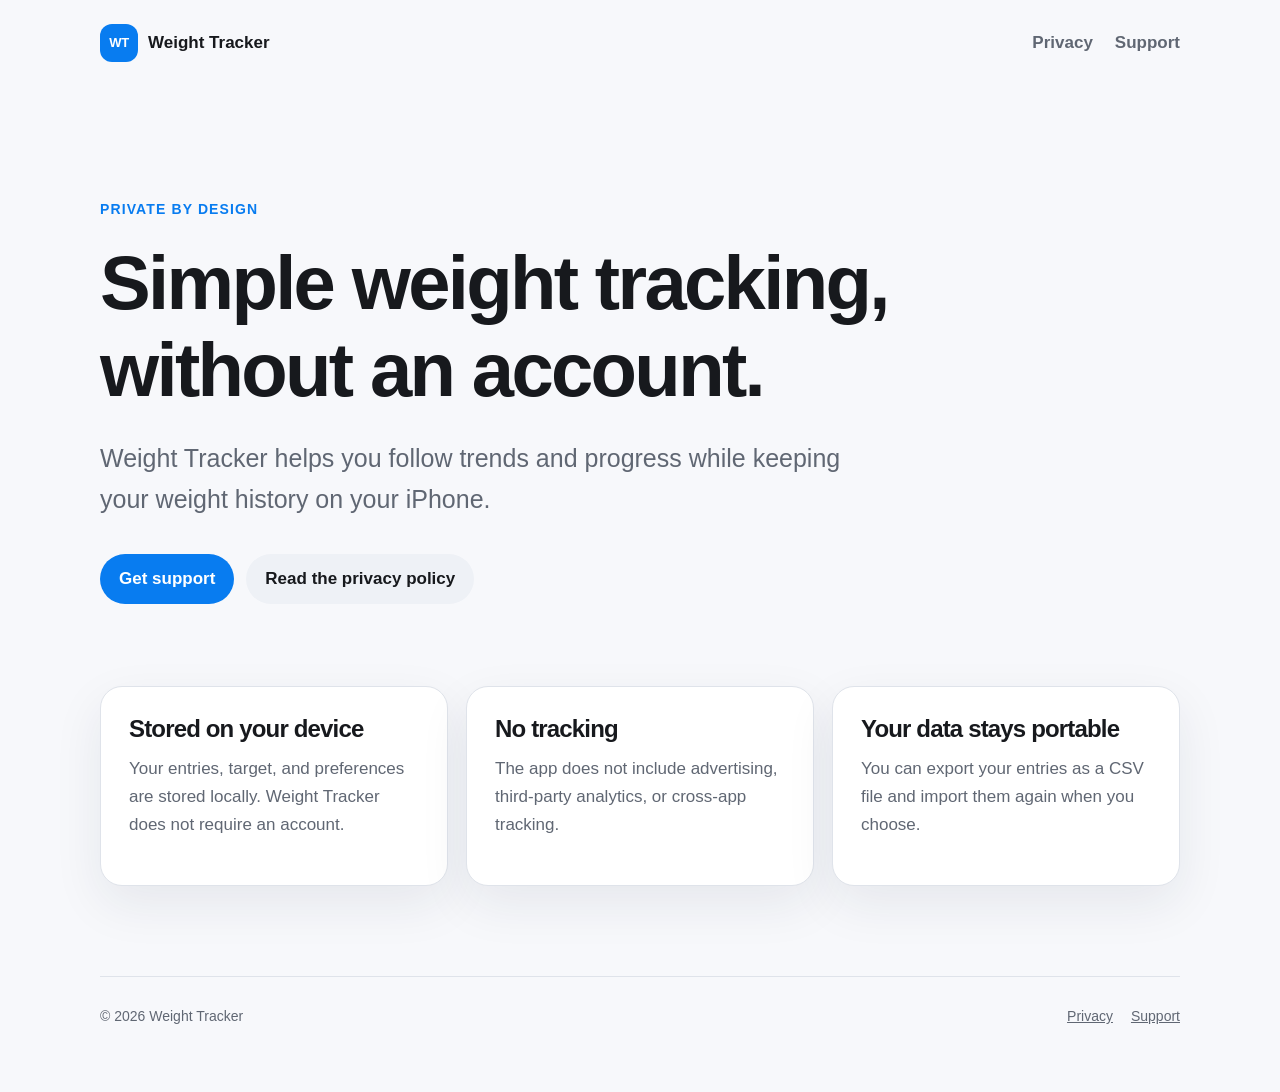
==== index.html @ 2e442124 "Add Weight Tracker support site" ====
<!doctype html>
<html lang="en">
<head>
  <meta charset="utf-8">
  <meta name="viewport" content="width=device-width, initial-scale=1">
  <meta name="description" content="Privacy and support information for the Weight Tracker iPhone app.">
  <title>Weight Tracker</title>
  <link rel="stylesheet" href="styles.css">
</head>
<body>
  <header class="site-header">
    <a class="brand" href="index.html" aria-label="Weight Tracker home">
      <span class="brand-mark" aria-hidden="true">WT</span>
      <span>Weight Tracker</span>
    </a>
    <nav aria-label="Primary navigation">
      <a href="privacy.html">Privacy</a>
      <a href="support.html">Support</a>
    </nav>
  </header>

  <main>
    <section class="hero">
      <p class="eyebrow">Private by design</p>
      <h1>Simple weight tracking, without an account.</h1>
      <p class="lede">Weight Tracker helps you follow trends and progress while keeping your weight history on your iPhone.</p>
      <div class="actions">
        <a class="button primary" href="support.html">Get support</a>
        <a class="button secondary" href="privacy.html">Read the privacy policy</a>
      </div>
    </section>

    <section class="feature-grid" aria-label="App principles">
      <article class="card">
        <h2>Stored on your device</h2>
        <p>Your entries, target, and preferences are stored locally. Weight Tracker does not require an account.</p>
      </article>
      <article class="card">
        <h2>No tracking</h2>
        <p>The app does not include advertising, third-party analytics, or cross-app tracking.</p>
      </article>
      <article class="card">
        <h2>Your data stays portable</h2>
        <p>You can export your entries as a CSV file and import them again when you choose.</p>
      </article>
    </section>
  </main>

  <footer>
    <p>&copy; 2026 Weight Tracker</p>
    <div>
      <a href="privacy.html">Privacy</a>
      <a href="support.html">Support</a>
    </div>
  </footer>
</body>
</html>
---- styles.css ----
:root {
  color-scheme: light dark;
  --background: #f7f8fb;
  --surface: #ffffff;
  --surface-muted: #eef1f6;
  --text: #17191d;
  --muted: #606773;
  --border: #dfe3ea;
  --accent: #087cf0;
  --accent-hover: #0069d5;
  --shadow: 0 18px 50px rgba(31, 42, 62, 0.08);
  font-family: -apple-system, BlinkMacSystemFont, "Segoe UI", sans-serif;
}

* { box-sizing: border-box; }

body {
  margin: 0;
  min-height: 100vh;
  background: var(--background);
  color: var(--text);
  font-size: 17px;
  line-height: 1.65;
}

a { color: var(--accent); }
a:hover { color: var(--accent-hover); }

.site-header,
main,
footer {
  width: min(1080px, calc(100% - 40px));
  margin-inline: auto;
}

.site-header {
  display: flex;
  align-items: center;
  justify-content: space-between;
  gap: 24px;
  padding-block: 24px;
}

.brand {
  display: inline-flex;
  align-items: center;
  gap: 10px;
  color: var(--text);
  font-weight: 750;
  text-decoration: none;
  white-space: nowrap;
  flex-shrink: 0;
}

.brand-mark {
  display: grid;
  place-items: center;
  width: 38px;
  height: 38px;
  border-radius: 12px;
  background: var(--accent);
  color: white;
  font-size: 13px;
  letter-spacing: -0.02em;
}

nav { display: flex; gap: 22px; }
nav a { color: var(--muted); font-weight: 650; text-decoration: none; }
nav a[aria-current="page"] { color: var(--text); }

.hero { padding: 112px 0 82px; max-width: 820px; }
.eyebrow {
  color: var(--accent);
  font-size: 14px;
  font-weight: 750;
  letter-spacing: 0.08em;
  text-transform: uppercase;
}

h1, h2 { line-height: 1.15; letter-spacing: -0.035em; }
h1 { margin: 12px 0 24px; font-size: clamp(42px, 8vw, 76px); }
h2 { margin: 0 0 12px; font-size: 24px; }
p { margin: 0 0 18px; }
.lede { max-width: 760px; color: var(--muted); font-size: clamp(20px, 3vw, 25px); }

.actions { display: flex; flex-wrap: wrap; gap: 12px; margin-top: 34px; }
.button {
  display: inline-block;
  border-radius: 999px;
  padding: 11px 19px;
  font-weight: 700;
  text-decoration: none;
}
.button.primary { background: var(--accent); color: white; }
.button.primary:hover { background: var(--accent-hover); color: white; }
.button.secondary { background: var(--surface-muted); color: var(--text); }

.feature-grid {
  display: grid;
  grid-template-columns: repeat(3, 1fr);
  gap: 18px;
  padding-bottom: 90px;
}

.card,
.contact-card {
  background: var(--surface);
  border: 1px solid var(--border);
  border-radius: 22px;
  box-shadow: var(--shadow);
}
.card { padding: 28px; }
.card p, .document section p { color: var(--muted); }

.document {
  max-width: 780px;
  padding: 72px 0 90px;
}
.document h1 { font-size: clamp(42px, 7vw, 64px); }
.document section { padding-top: 34px; }
.document section + section { border-top: 1px solid var(--border); margin-top: 34px; }
.contact-card { padding: 26px; }

details {
  background: var(--surface);
  border: 1px solid var(--border);
  border-radius: 16px;
  margin-top: 12px;
  padding: 18px 20px;
}
summary { cursor: pointer; font-weight: 700; }
details p { margin: 12px 0 2px; }

footer {
  display: flex;
  justify-content: space-between;
  gap: 24px;
  border-top: 1px solid var(--border);
  padding: 28px 0 46px;
  color: var(--muted);
  font-size: 14px;
}
footer div { display: flex; gap: 18px; }
footer a { color: var(--muted); }

@media (max-width: 720px) {
  .site-header { align-items: flex-start; gap: 12px; }
  .brand { gap: 8px; font-size: 15px; }
  .brand-mark { width: 34px; height: 34px; border-radius: 10px; }
  nav { gap: 12px; font-size: 15px; }
  .hero { padding: 72px 0 60px; }
  .feature-grid { grid-template-columns: 1fr; }
  footer { flex-direction: column; gap: 4px; }
}

@media (prefers-color-scheme: dark) {
  :root {
    --background: #111318;
    --surface: #1a1d24;
    --surface-muted: #252a34;
    --text: #f4f6fa;
    --muted: #aeb5c1;
    --border: #303641;
    --accent: #4aa3ff;
    --accent-hover: #79bbff;
    --shadow: none;
  }
}

@media (prefers-reduced-motion: no-preference) {
  a, .button { transition: color 140ms ease, background-color 140ms ease; }
}
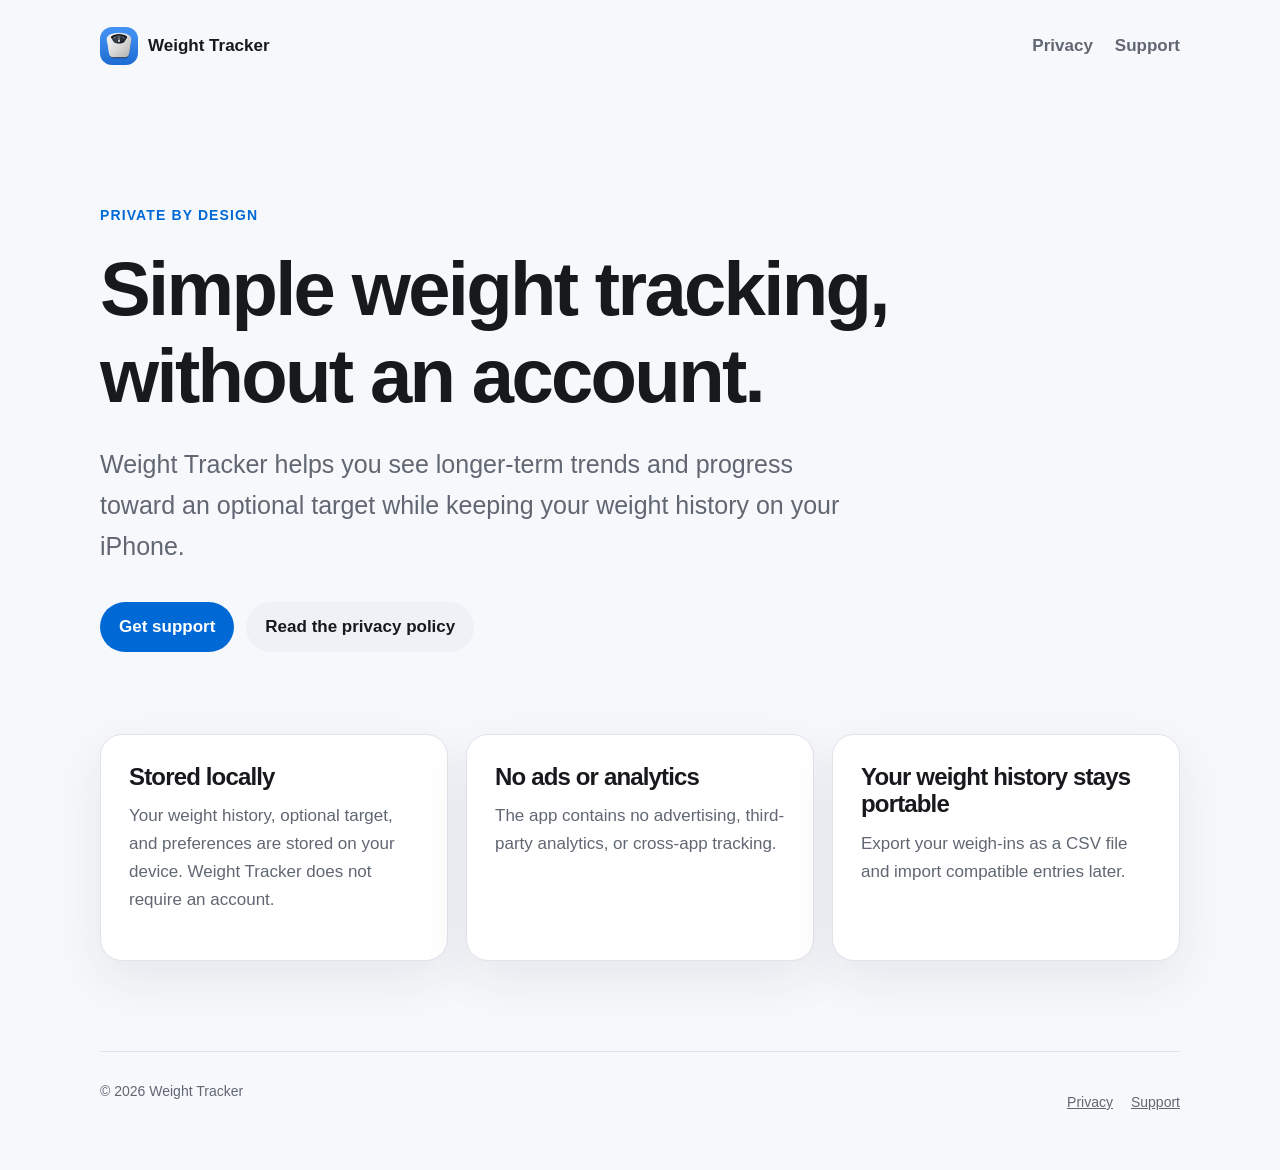
==== commit 47c8a95d: "Polish support site accessibility and privacy copy" ====
--- a/index.html
+++ b/index.html
@@ -3,15 +3,29 @@
 <head>
   <meta charset="utf-8">
   <meta name="viewport" content="width=device-width, initial-scale=1">
-  <meta name="description" content="Privacy and support information for the Weight Tracker iPhone app.">
+  <meta name="description" content="Simple, private weight tracking for iPhone, plus privacy and support information.">
+  <meta name="theme-color" content="#f7f8fb" media="(prefers-color-scheme: light)">
+  <meta name="theme-color" content="#111318" media="(prefers-color-scheme: dark)">
+  <meta property="og:title" content="Weight Tracker">
+  <meta property="og:description" content="Simple, private weight tracking for iPhone—without an account.">
+  <meta property="og:type" content="website">
+  <meta property="og:url" content="https://hatchedmango.github.io/weight-tracker-site/">
+  <meta property="og:image" content="https://hatchedmango.github.io/weight-tracker-site/assets/app-icon.png">
+  <meta property="og:image:width" content="512">
+  <meta property="og:image:height" content="512">
+  <meta name="twitter:card" content="summary">
   <title>Weight Tracker</title>
+  <link rel="canonical" href="https://hatchedmango.github.io/weight-tracker-site/">
+  <link rel="icon" type="image/png" sizes="64x64" href="assets/favicon.png">
+  <link rel="apple-touch-icon" href="assets/apple-touch-icon.png">
   <link rel="stylesheet" href="styles.css">
 </head>
 <body>
+  <a class="skip-link" href="#main-content">Skip to main content</a>
   <header class="site-header">
     <a class="brand" href="index.html" aria-label="Weight Tracker home">
-      <span class="brand-mark" aria-hidden="true">WT</span>
-      <span>Weight Tracker</span>
+      <img class="brand-mark" src="assets/favicon.png" width="38" height="38" alt="">
+      <span class="brand-name">Weight Tracker</span>
     </a>
     <nav aria-label="Primary navigation">
       <a href="privacy.html">Privacy</a>
@@ -19,11 +33,11 @@
     </nav>
   </header>
 
-  <main>
+  <main id="main-content">
     <section class="hero">
       <p class="eyebrow">Private by design</p>
       <h1>Simple weight tracking, without an account.</h1>
-      <p class="lede">Weight Tracker helps you follow trends and progress while keeping your weight history on your iPhone.</p>
+      <p class="lede">Weight Tracker helps you see longer-term trends and progress toward an optional target while keeping your weight history on your iPhone.</p>
       <div class="actions">
         <a class="button primary" href="support.html">Get support</a>
         <a class="button secondary" href="privacy.html">Read the privacy policy</a>
@@ -32,16 +46,16 @@
 
     <section class="feature-grid" aria-label="App principles">
       <article class="card">
-        <h2>Stored on your device</h2>
-        <p>Your entries, target, and preferences are stored locally. Weight Tracker does not require an account.</p>
+        <h2>Stored locally</h2>
+        <p>Your weight history, optional target, and preferences are stored on your device. Weight Tracker does not require an account.</p>
       </article>
       <article class="card">
-        <h2>No tracking</h2>
-        <p>The app does not include advertising, third-party analytics, or cross-app tracking.</p>
+        <h2>No ads or analytics</h2>
+        <p>The app contains no advertising, third-party analytics, or cross-app tracking.</p>
       </article>
       <article class="card">
-        <h2>Your data stays portable</h2>
-        <p>You can export your entries as a CSV file and import them again when you choose.</p>
+        <h2>Your weight history stays portable</h2>
+        <p>Export your weigh-ins as a CSV file and import compatible entries later.</p>
       </article>
     </section>
   </main>
--- a/styles.css
+++ b/styles.css
@@ -6,8 +6,12 @@
   --text: #17191d;
   --muted: #606773;
   --border: #dfe3ea;
-  --accent: #087cf0;
-  --accent-hover: #0069d5;
+  --link: #0069d5;
+  --link-hover: #0058b6;
+  --action-background: #0069d5;
+  --action-background-hover: #0058b6;
+  --action-foreground: #ffffff;
+  --focus-ring: #0058b6;
   --shadow: 0 18px 50px rgba(31, 42, 62, 0.08);
   font-family: -apple-system, BlinkMacSystemFont, "Segoe UI", sans-serif;
 }
@@ -23,8 +27,29 @@
   line-height: 1.65;
 }
 
-a { color: var(--accent); }
-a:hover { color: var(--accent-hover); }
+a { color: var(--link); }
+a:hover { color: var(--link-hover); }
+
+:focus-visible {
+  outline: 3px solid var(--focus-ring);
+  outline-offset: 3px;
+  border-radius: 6px;
+}
+
+.skip-link {
+  position: fixed;
+  z-index: 10;
+  top: 12px;
+  left: 12px;
+  padding: 10px 14px;
+  border-radius: 10px;
+  background: var(--surface);
+  color: var(--text);
+  font-weight: 700;
+  transform: translateY(-160%);
+}
+
+.skip-link:focus { transform: translateY(0); }
 
 .site-header,
 main,
@@ -45,6 +70,7 @@
   display: inline-flex;
   align-items: center;
   gap: 10px;
+  min-height: 44px;
   color: var(--text);
   font-weight: 750;
   text-decoration: none;
@@ -53,24 +79,26 @@
 }
 
 .brand-mark {
-  display: grid;
-  place-items: center;
+  display: block;
   width: 38px;
   height: 38px;
   border-radius: 12px;
-  background: var(--accent);
-  color: white;
-  font-size: 13px;
-  letter-spacing: -0.02em;
 }
 
 nav { display: flex; gap: 22px; }
-nav a { color: var(--muted); font-weight: 650; text-decoration: none; }
+nav a {
+  display: inline-flex;
+  align-items: center;
+  min-height: 44px;
+  color: var(--muted);
+  font-weight: 650;
+  text-decoration: none;
+}
 nav a[aria-current="page"] { color: var(--text); }
 
 .hero { padding: 112px 0 82px; max-width: 820px; }
 .eyebrow {
-  color: var(--accent);
+  color: var(--link);
   font-size: 14px;
   font-weight: 750;
   letter-spacing: 0.08em;
@@ -91,8 +119,8 @@
   font-weight: 700;
   text-decoration: none;
 }
-.button.primary { background: var(--accent); color: white; }
-.button.primary:hover { background: var(--accent-hover); color: white; }
+.button.primary { background: var(--action-background); color: var(--action-foreground); }
+.button.primary:hover { background: var(--action-background-hover); color: var(--action-foreground); }
 .button.secondary { background: var(--surface-muted); color: var(--text); }
 
 .feature-grid {
@@ -141,7 +169,14 @@
   font-size: 14px;
 }
 footer div { display: flex; gap: 18px; }
-footer a { color: var(--muted); }
+footer a {
+  display: inline-flex;
+  align-items: center;
+  min-height: 44px;
+  color: var(--muted);
+}
+
+.email-address { overflow-wrap: anywhere; }
 
 @media (max-width: 720px) {
   .site-header { align-items: flex-start; gap: 12px; }
@@ -153,6 +188,10 @@
   footer { flex-direction: column; gap: 4px; }
 }
 
+@media (max-width: 340px) {
+  .brand-name { display: none; }
+}
+
 @media (prefers-color-scheme: dark) {
   :root {
     --background: #111318;
@@ -161,8 +200,12 @@
     --text: #f4f6fa;
     --muted: #aeb5c1;
     --border: #303641;
-    --accent: #4aa3ff;
-    --accent-hover: #79bbff;
+    --link: #69b4ff;
+    --link-hover: #8bc5ff;
+    --action-background: #69b4ff;
+    --action-background-hover: #8bc5ff;
+    --action-foreground: #111318;
+    --focus-ring: #8bc5ff;
     --shadow: none;
   }
 }
